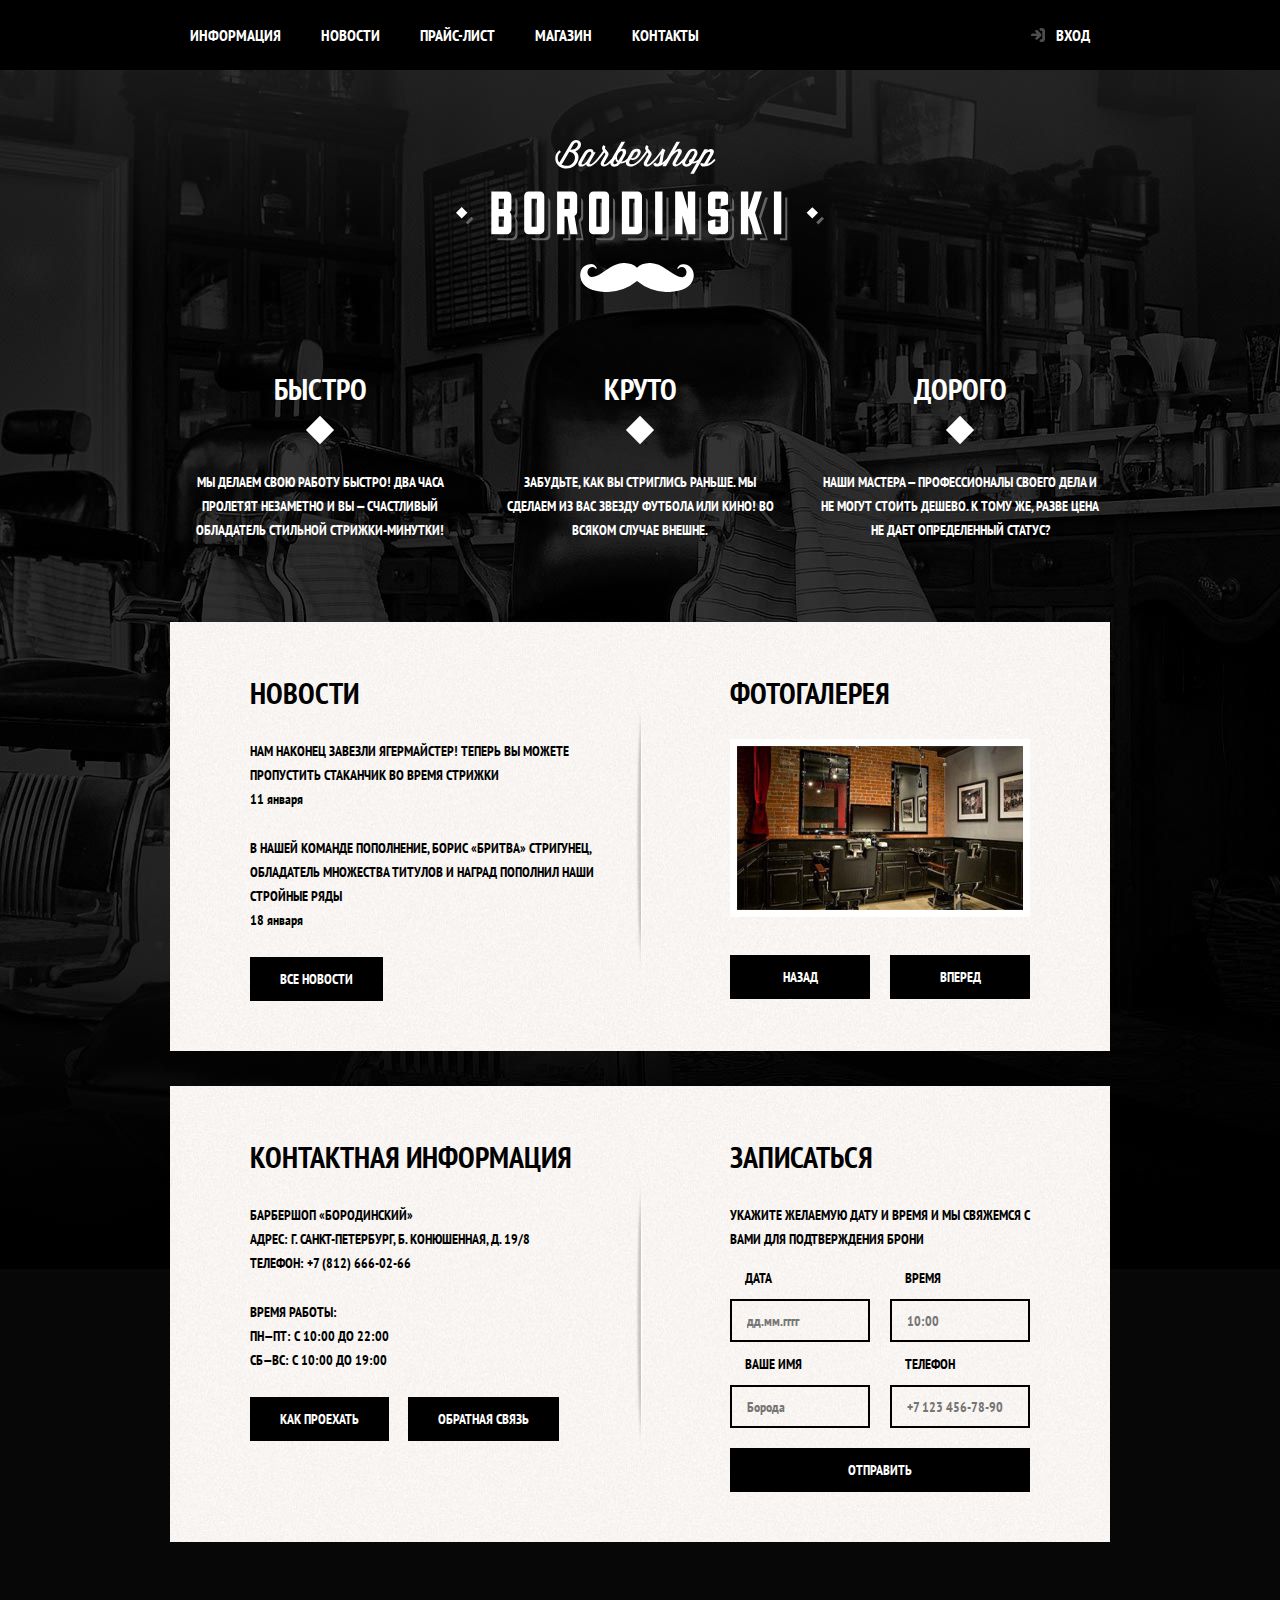
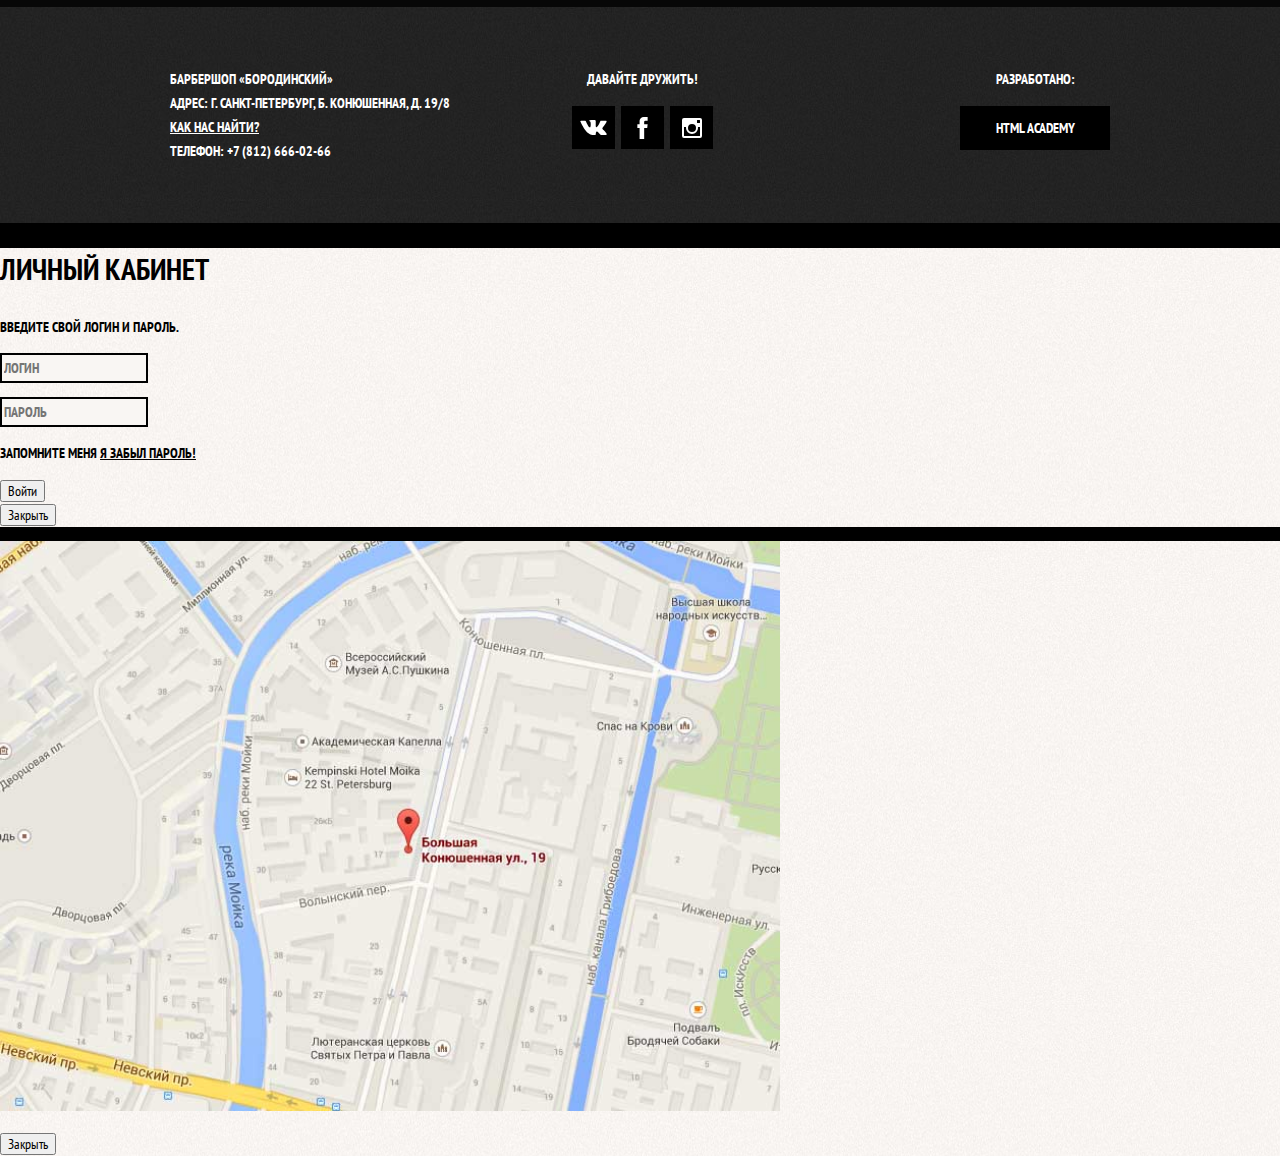
==== index.html @ 16e96f4e "Доработал позиционирование футера" ====
<!DOCTYPE html>
<html lang="ru">
  <head>
    <meta charset="utf-8">
    <title>Барбершоп «Бородинский»</title>
    <link href="https://fonts.googleapis.com/css?family=PT+Sans+Narrow:400,700&amp;subset=cyrillic" rel="stylesheet">
    <link href="css/normalize.css" rel="stylesheet">
    <link href="css/style.css" rel="stylesheet">
  </head>
  <body>

    <header class="main-header">
      <nav class="main-navigation">
        <a class="main-header-logo">
          <img src="img/index-logo.svg" width="368" height="153" alt="Логотип барбершопа «Бородинский»">
        </a>
        <div class="main-navigation-wrapper">
          <div class="container">
            <ul class="site-navigation">
              <li>
                <a href="info.html">Информация</a>
              </li>
              <li>
                <a href="news.html">Новости</a>
              </li>
              <li>
                <a href="price.html">Прайс-лист</a>
              </li>
              <li>
                <a href="catalog.html">Магазин</a>
              </li>
              <li>
                <a href="contacts.html">Контакты</a>
              </li>
            </ul>
            <ul class="user-navigation">
              <li>
                <a class="login-link" href="login.html">Вход</a>
              </li>
            </ul>
          </div>
        </div>
      </nav>
    </header>

    <main class="container">
      <h1 class="visually-hidden">Барбершоп «Бородинский»</h1>
      <section class="features">
        <h2 class="visually-hidden">Преимущества</h2>
        <ul class="features-list">
          <li class="feature-item">
            <h3>Быстро</h3>
            <p>Мы делаем свою работу быстро! Два часа пролетят незаметно и вы — счастливый обладатель стильной стрижки-минутки!</p>
          </li>
          <li class="feature-item">
            <h3>Круто</h3>
            <p>Забудьте, как вы стриглись раньше. Мы сделаем из вас звезду футбола или кино! Во всяком случае внешне.</p>
          </li>
          <li class="feature-item">
            <h3>Дорого</h3>
            <p>Наши мастера — профессионалы своего дела и не могут стоить дешево. К тому же, разве цена не дает определенный статус?</p>
          </li>
        </ul>
      </section>

      <div class="index-columns">
        <section class="news">
          <h2>Новости</h2>
          <ul class="news-list">
            <li class="news-item">
              <p>Нам наконец завезли Ягермайстер! Теперь вы можете пропустить стаканчик во время стрижки</p>
              <time datetime="2016-01-11">11 января</time>
            </li>
            <li class="news-item">
              <p>В нашей команде пополнение, Борис «Бритва» Стригунец, обладатель множества титулов и наград пополнил наши стройные ряды</p>
              <time datetime="2016-01-18">18 января</time>
            </li>
          </ul>
          <a class="button" href="news.html">Все новости</a>
        </section>

        <section class="gallery">
          <h2>Фотогалерея</h2>
          <div class="gallery-container">
            <figure class="gallery-content">
              <a href="#"><img src="img/studio.jpg" width="286" height="164" alt="Интерьер"></a>
            </figure>
            <button class="button gallery-button gallery-button-back">Назад</button>
            <button class="button gallery-button gallery-button-next">Вперед</button>
          </div>
        </section>
      </div>

      <div class="index-columns">
        <section class="contacts">
          <h2>Контактная информация</h2>
          <p>
            Барбершоп «Бородинский»<br>
            Адрес: г. Санкт-Петербург, Б. Конюшенная, д. 19/8<br>
            Телефон: +7 (812) 666-02-66
          </p>
          <p>
            Время работы:<br>
            пн—пт: с 10:00 до 22:00<br>
            сб—вс: с 10:00 до 19:00
          </p>
          <a class="button" href="map.html">Как проехать</a>
          <a class="button" href="contacts.html">Обратная связь</a>
        </section>

        <section class="appointment">
          <h2>Записаться</h2>
          <p class="appointment-info">Укажите желаемую дату и время и мы свяжемся с вами для подтверждения брони</p>
          <form class="appointment-form" action="https://echo.htmlacademy.ru" method="post">
            <p class="appointment-item">
              <label for="appointment-date">Дата</label>
              <input id="appointment-date" type="text" name="date" value="" placeholder="дд.мм.гггг">
            </p>
            <p class="appointment-item">
              <label for="appointment-time">Время</label>
              <input id="appointment-time" type="text" name="time" value="" placeholder="10:00">
            </p>
            <p class="appointment-item">
              <label for="appointment-name">Ваше имя</label>
              <input id="appointment-name" type="text" name="name" value="" placeholder="Борода">
            </p>
            <p class="appointment-item">
              <label for="appointment-phone">Телефон</label>
              <input id="appointment-phone" type="tel" name="phone" value="" placeholder="+7 123 456-78-90">
            </p>
            <button class="button" type="submit">Отправить</button>
          </form>
        </section>
      </div>
    </main>

    <footer class="main-footer">
      <div class="container">
        <p class="footer-contacts">
          Барбершоп «Бородинский»<br>
          Адрес: г. Санкт-Петербург, Б. Конюшенная, д. 19/8<br>
          <a href="map.html">Как нас найти?</a><br>
          Телефон: +7 (812) 666-02-66
        </p>
        <div class="footer-social">
          <b>Давайте дружить!</b>
          <ul>
            <li>
              <a class="social-button vkontakte" href="#"><span class="visually-hidden">Вконтакте</span>
                <svg xmlns="http://www.w3.org/2000/svg" width="27" height="15" viewBox="0 0 26.14 14.91">
                  <path d="M26 13.47l-.09-.17a13.55 13.55 0 0 0-2.6-3q-.87-.83-1.1-1.12A1 1 0 0 1 22 8a10.27 10.27 0 0 1 1.22-1.78l.88-1.16q2.35-3.13 2-4L26 .94a.8.8 0 0 0-.4-.22 2.14 2.14 0 0 0-.87 0h-3.92a.51.51 0 0 0-.27 0h-.3a.6.6 0 0 0-.15.14.93.93 0 0 0-.14.24 22.22 22.22 0 0 1-1.46 3.06q-.5.84-.93 1.46a7 7 0 0 1-.71.91 4.94 4.94 0 0 1-.52.47q-.23.18-.35.15l-.23-.05a.9.9 0 0 1-.31-.33 1.49 1.49 0 0 1-.16-.53V1.6a3.14 3.14 0 0 0 0-.62 2.12 2.12 0 0 0-.14-.44.73.73 0 0 0-.28-.33 1.57 1.57 0 0 0-.46-.18A9 9 0 0 0 12.57 0a8.93 8.93 0 0 0-3.25.33 1.83 1.83 0 0 0-.52.41q-.25.3-.07.33a1.67 1.67 0 0 1 1.16.59l.08.16a2.6 2.6 0 0 1 .19.63 6.32 6.32 0 0 1 .12 1 10.59 10.59 0 0 1 0 1.7q-.07.71-.13 1.1a2.21 2.21 0 0 1-.18.64 2.69 2.69 0 0 1-.16.3l-.07.07a1 1 0 0 1-.37.07.86.86 0 0 1-.46-.19 3.27 3.27 0 0 1-.56-.52 7 7 0 0 1-.66-.93q-.37-.6-.76-1.42l-.22-.39q-.2-.38-.56-1.11t-.62-1.43A.9.9 0 0 0 5.2.9h-.07a.93.93 0 0 0-.22-.16A1.44 1.44 0 0 0 4.6.65L.87.68A1 1 0 0 0 .1.94L0 1a.44.44 0 0 0 0 .22 1.08 1.08 0 0 0 .08.37Q.9 3.53 1.86 5.31t1.66 2.87Q4.23 9.27 5 10.24t1 1.24l.37.41.34.33a8.06 8.06 0 0 0 1 .78 16.34 16.34 0 0 0 1.4.9 7.6 7.6 0 0 0 1.79.72 6.19 6.19 0 0 0 2 .22h1.57a1.08 1.08 0 0 0 .72-.3l.05-.07a.9.9 0 0 0 .1-.25 1.38 1.38 0 0 0 0-.37 4.48 4.48 0 0 1 .09-1.05 2.77 2.77 0 0 1 .23-.71 1.74 1.74 0 0 1 .29-.4 1.19 1.19 0 0 1 .23-.2h.11a.86.86 0 0 1 .77.21 4.52 4.52 0 0 1 .83.79q.39.47.93 1.05a6.41 6.41 0 0 0 1 .87l.27.16a3.31 3.31 0 0 0 .71.3 1.53 1.53 0 0 0 .76.07l3.48-.05a1.58 1.58 0 0 0 .8-.17.68.68 0 0 0 .34-.37 1.06 1.06 0 0 0 0-.46 1.71 1.71 0 0 0-.1-.36z" fill="#fff">
                  </path>
                </svg>
              </a>
            </li>
            <li>
              <a class="social-button" href="#"><span class="visually-hidden">Фейсбук</span>
                <svg xmlns="http://www.w3.org/2000/svg" width="19" height="22" viewBox="0 0 10.15 21.74">
                  <path d="M3.34 1.12A4.77 4.77 0 0 1 6.53 0h3.61v3.81H7.81a1.07 1.07 0 0 0-1.09.83v2.55h3.42c-.08 1.23-.24 2.45-.41 3.67h-3v10.87H2.21V10.86H0V7.21h2.19V3.66a3.83 3.83 0 0 1 1.15-2.54z" fill="#fff">
                  </path>
                </svg>
              </a>
            </li>
            <li>
              <a class="social-button" href="#"><span class="visually-hidden">Инстаграм</span>
                <svg xmlns="http://www.w3.org/2000/svg" width="20" height="20" viewBox="0 0 20 20">
                  <path d="M18 0H2a2 2 0 0 0-2 2v16a2 2 0 0 0 2 2h16a2 2 0 0 0 2-2V2a2 2 0 0 0-2-2zm-8 6a4 4 0 1 1-4 4 4 4 0 0 1 4-4zM2.5 18a.47.47 0 0 1-.5-.5V9h2.1a3.4 3.4 0 0 0-.1 1 6 6 0 1 0 12 0 3.4 3.4 0 0 0-.1-1H18v8.5a.47.47 0 0 1-.5.5zM18 4.5a.47.47 0 0 1-.5.5h-2a.47.47 0 0 1-.5-.5v-2a.47.47 0 0 1 .5-.5h2a.47.47 0 0 1 .5.5z" fill="#fff">
                  </path>
                </svg>
              </a>
            </li>
          </ul>
        </div>
        <p class="footer-copyright">
          <b>Разработано:</b>
          <a class="button" href="https://htmlacademy.ru">HTML Academy</a>
        </p>
      </div>
    </footer>

    <section class="modal modal-login">
      <h2>Личный кабинет</h2>
      <p>Введите свой логин и пароль.</p>
      <form class="login-form" action="https://echo.htmlacademy.ru" method="post">
        <p>
          <label class="visually-hidden" for="user-login">Логин</label>
          <input class="login-icon-user" id="user-login" type="text" name="login" placeholder="Логин">
        </p>
        <p>
          <label class="visually-hidden" for="user-password">Пароль</label>
          <input class="login-icon-password" id="user-password" type="password" name="password" placeholder="Пароль">
        </p>
        <p class="login-password-info">
          <label class="login-checkbox">
            <input class="visually-hidden" type="checkbox" name="remember">
            <span class="checkbox-indicator"></span>
            Запомните меня
          </label>
          <a class="restore" href="#">Я забыл пароль!</a>
        </p>
        <button class="submit" type="submit">Войти</button>
      </form>
      <button class="modal-close" type="button">Закрыть</button>
    </section>

    <section class="modal modal-map">
      <h2 class="visually-hidden">Как до нас добраться</h2>
      <p>
        <img src="img/map.jpg" width="780" height="560" alt="Офис компании по адресу ул.Большая Конюшенная 19/8, Санкт-Петербург">
      </p>
      <button class="modal-close" type="button">Закрыть</button>
    </section>

  </body>
</html>
---- css/style.css ----
body {
  margin: 0;
  padding: 0;

  font-family: "PT Sans Narrow", Arial, sans-serif;
  font-size: 14px;
  line-height: 24px;
  font-weight: 700;
  color: #ffffff;
  text-transform: uppercase;

  background-color: #000000;
  background-image: url("../img/bg.jpg");
  background-position: top center;
  background-repeat: no-repeat;
}

a {
  text-decoration: none;
}

img {
  max-width: 100%;
  height: auto;
}

.visually-hidden:not(:focus):not(:active),
input[type="checkbox"].visually-hidden,
input[type="radio"].visually-hidden {
  position: absolute;

  width: 1px;
  height: 1px;
  margin: -1px;
  border: 0;
  padding: 0;

  white-space: nowrap;

  clip-path: inset(100%);
  clip: rect(0 0 0 0);
  overflow: hidden;
}

.inner-page {
  color: #000000;
  background-color: #f9f6f3;
  background-image: url("../img/pattern-light.jpg");
  background-position: 0 0;
  background-repeat: repeat;
}

.button {
  display: inline-block;
  margin-right: 16px;
  padding: 10px 30px;

  font: inherit;
  text-align: center;
  color: #ffffff;
  vertical-align: middle;
  text-transform: uppercase;

  background-color: #000000;
  border: none;
}

.button:hover,
.button:focus,
.button:active {
  background-color: #663d15;
}

.button.disabled,
.button:disabled {
  cursor: default;
  opacity: 0.5;
  background-color: #000000;
}

.main-header {
  margin-bottom: 75px;
}

.inner-page .main-header {
  margin-bottom: 50px;

  background-color: #000000;
}

.main-navigation {
  display: flex;
  flex-direction: column;
  align-items: center;
  font-size: 16px;
  line-height: 20px;
  color: #ffffff;
}

.inner-page .main-navigation {
  align-items: flex-start;
  flex-direction: row;
}

.main-header-logo {
  order: 2;
  width: 368px;
  height: 153px;
}

.inner-page .main-header-logo {
  order: 0;

  width: 111px;
  height: 24px;
  padding: 23px 20px;
}

.main-navigation-wrapper {
  width: 100%;
  margin-bottom: 70px;
  background-color: #000000;
}

.main-navigation-wrapper .container {
  display: flex;
  justify-content: space-between;
}

.site-navigation {
  display: flex;
  flex-wrap: wrap;

  width: 620px;
  margin: 0;
  padding: 0;

  list-style: none;
}

.user-navigation {
  display: flex;

  max-width: 140px;
  margin: 0;
  padding: 0;

  list-style: none;
}

.inner-page .user-navigation {
  margin-left: auto;
}

.site-navigation a,
.user-navigation a {
  display: block;
  padding: 25px 20px;
  vertical-align: middle;
  color: #ffffff;
}

.site-navigation a:hover,
.site-navigation a:focus,
.user-navigation a:hover,
.user-navigation a:focus {
  background-color: #242424;
}

.user-navigation .login-link {
  position: relative;
  padding-left: 50px;
}

.login-link::before {
  content: "";
  position: absolute;
  top: 27px;
  left: 24px;

  width: 16px;
  height: 18px;

  background-image: url("../img/login.svg");
  background-repeat: no-repeat;
  background-position: 0 0;
  opacity: 0.3
}

.login-link:hover:before,
.login-link:focus:before,
.login-link:active:before {
  opacity: 1;
}

.container {
  width: 940px;
  margin: 0 auto;
  padding: 0 10px;
}

.features {
  margin-bottom: 80px;
}

.features-list {
  display: flex;
  justify-content: space-between;
  margin: 0;
  padding: 0;

  list-style: none;
}

.feature-item {
  width: 300px;
  text-align: center;
}

.feature-item h3 {
  position: relative;

  margin: 0;
  margin-bottom: 60px;

  font-size: 30px;
  line-height: 42px;
}

.feature-item h3:after {
  content: "";

  position: absolute;
  bottom: -30px;
  left: 50%;

  width: 20px;
  height: 20px;
  margin-left: -10px;

  background-color: #ffffff;

  transform: rotate(-45deg);
}

.feature-item p {
  margin: 0 10px;
}

.index-columns {
  display: flex;
  justify-content: space-between;
  margin-bottom: 35px;
  padding: 50px 80px;

  color: #000000;
  background-color: #f8f5f2;
  background-image:
    url("../img/line.png"),
    url("../img/pattern-light.jpg");
  background-position: center, 0 0;
  background-repeat: no-repeat, repeat;
}

.index-columns h2 {
  margin: 0;
  margin-bottom: 25px;

  font-size: 30px;
  line-height: 42px;
}

.news,
.contacts {
  width: 380px;
}

.news-list {
  margin: 0;
  margin-bottom: 25px;
  padding: 0;

  list-style: none;
}

.news-item {
  margin-bottom: 25px;
}

.news-item p {
  margin: 0;
}

.news-item time {
  text-transform: none;
}

.gallery,
.appointment {
  width: 300px;
}

.gallery-container {
  position: relative;
  height: 260px;
}

.gallery-content {
  height: 164px;
  margin: 0;

  background-color: #cccccc;
  border: 7px solid #ffffff;
}

.gallery-content img {
  width: 286px;
  height: 164px;
}

.gallery-button {
  box-sizing: border-box;
  position: absolute;
  bottom: 0;

  width: 140px;
  margin: 0;
}

.gallery-button-back {
  left: 0;
}

.gallery-button-next {
  right: 0;
}

.contacts p {
  margin: 0;
  margin-bottom: 25px;
}

.appointment-info {
  margin: 0;
  margin-bottom: 15px;
}

.appointment-form {
  display: flex;
  flex-wrap: wrap;
  justify-content: space-between;
}

.appointment-item {
  width: 140px;
  margin: 0;
  margin-bottom: 10px;
}

.appointment-item label {
  display: block;
  margin-bottom: 9px;
  margin-left: 15px;
}

.appointment-item input {
  box-sizing: border-box;
  width: 140px;
  padding: 8px 15px 7px 15px;

  font: inherit;

  background-color: transparent;
  border: 2px solid #000000;
}

.appointment .button {
  width: 100%;
  margin-top: 10px;
  margin-right: 0;
}

.appointment-item input:focus {
  border-color: #663d15;
}

.page-title {
  margin: 0;
  margin-bottom: 15px;
  padding: 0;

  font-size: 30px;
  line-height: 42px;
}

.breadcrumbs {
  margin: 0;
  margin-bottom: 50px;
  padding: 0;
  list-style: none;
}

.breadcrumbs a {
  color: #000000;
}

.breadcrumbs a:hover,
.breadcrumbs a:focus {
  text-decoration: underline;
}

.breadcrumbs-current {
  color: #aba9a7;
}

.catalog-columns {
  display: flex;
  justify-content: space-between;
}

.filters {
  width: 180px;
}

.filter fieldset {
  border: none;
}

.filter legend {
  font-size: 24px;
  line-height: 30px;
}

.filter ul {
  list-style: none;
  line-height: 18px;
}

.filter-input:hover + label,
.filter-input:focus + label {
  color: #663d15;
}

.filter-input:disabled + label {
  color: #000000;
  opacity: 0.5;
}

.catalog {
  width: 700px;
}

.catalog-list {
  display: flex;
  flex-wrap: wrap;
  padding: 0;
  margin: 0;
  margin-bottom: 25px;

  list-style: none;
}

.catalog-item {
  width: 220px;
  margin-bottom: 20px;
  margin-right: 20px;

  background-color: #f8f8f8;
  box-shadow: 0 0 10px rgba(0, 0, 0, 0.1);
}

.catalog-item:nth-child(3n) {
  margin-right: 0;
}

.catalog-item:hover {
  box-shadow: 0 0 10px rgba(0, 0, 0, 0.2);
}

.catalog-item a {
  color: #000000;
}

.catalog-item h3 {
  font-size: 14px;
  line-height: 18px;
}

.catalog-category {
  text-transform: none;
}

.catalog-item-price b {
  font-size: 14px;
  line-height: 20px;
  text-align: center;
  background-color: #e5e5e5;
}

.catalog-item-price .button {
  line-height: 20px;
  color: #ffffff;
}

.pagination-list {
  margin: 0;
  padding: 0;

  list-style: none;
}

.pagination-item a {
  color: #ffffff;
  background-color: #000000;
}

.pagination-item a:hover,
.pagination-item a:focus,
.pagination-item a:active {
  background-color: #663d15;
}

.pagination-item-current a {
  color: #000000;
  background-color: #ffffff;
}

.pagination-item-current a:hover,
.pagination-item-current a:focus,
.pagination-item-current a:active {
  color: #000000;
  background-color: #ffffff;
}

.product-photos {
  width: 460px;
}

.product-photo-preview {
  list-style: none;
}

.product-photo-preview li {
  box-shadow:  0 0 10px 2px rgba(0, 0, 0, 0.1);
}

.product-photo-full {
  box-shadow:  0 0 10px 2px rgba(0, 0, 0, 0.1);
}

.product-info {
  width: 390px;
}

.product-article {
  text-align: right;
  color: #aeaeae;
}

.product-price b {
  line-height: 20px;
  text-align: center;
  background-color: #e5e5e5;
}

.product-info h3 {
  font-size: 24px;
  line-height: 30px;
}

.product-info ul {
  list-style: none;
}

.main-footer {
  margin-top: 65px;
  padding: 60px 0;

  color: #ffffff;
  background-color: #212121;
  background-image: url("../img/pattern-dark.jpg");
  background-position: 0 0;
  background-repeat: repeat;
}

.inner-page .main-footer {
  margin-top: 45px;
}

.main-footer .container {
  display: flex;
}

.footer-contacts {
  width: 320px;
  margin: 0;
  padding-right: 80px;
}

.footer-contacts a {
  color: #ffffff;
  text-decoration: underline;
}

.footer-contacts a:hover,
.footer-contacts a:focus {
  text-decoration: none;
}

.footer-social {
  width: 145px;
  text-align: center;
}

.footer-social ul {
  display: flex;
  flex-wrap: wrap;
  justify-content: space-between;

  width: 141px;
  margin: 0 auto;
  padding: 0;

  list-style: none;

}

.footer-social b {
  display: block;
  margin-bottom: 15px;
}

.social-button {
  display: flex;
  align-items: center;
  justify-content: center;

  width: 43px;
  height: 43px;

  background-color: #000000;
}

.social-button:hover,
.social-button:focus {
  background-color: #ffffff;
}

.social-button:hover path,
.social-button:focus path {
  fill: #000000;
}

.footer-copyright {
  width: 150px;
  margin: 0;
  margin-left: auto;
  text-align: center;
}

.footer-copyright b {
  display: block;
  margin-bottom: 15px;
}

.footer-copyright .button {
  display: block;
  margin-right: 0;
}

.footer-copyright .button:hover,
.footer-copyright .button:focus {
  color: #000000;
  background-color: #ffffff;
}

.modal {
  color: #000000;
  background-color: #f8f3f0;
  background-image: url("../img/pattern-light.jpg");
  background-position: 0 0;
  background-repeat: repeat;
}

.modal h2 {
  font-size: 30px;
  line-height: 42px;
}

.login-form input[type="text"],
.login-form input[type="password"] {
  font: inherit;
  color: #000000;
  text-transform: uppercase;
  background-color: #f9f6f3;
  border: 2px solid #000000;
}

.login-form input:focus {
  border-color: #663d15;
}

.login-checkbox:hover,
.login-checkbox:focus {
  color: #663d15;
}

.restore {
  color: #000000;
  text-decoration: underline;
}

.restore:hover,
.restore:focus {
  text-decoration: none;
}
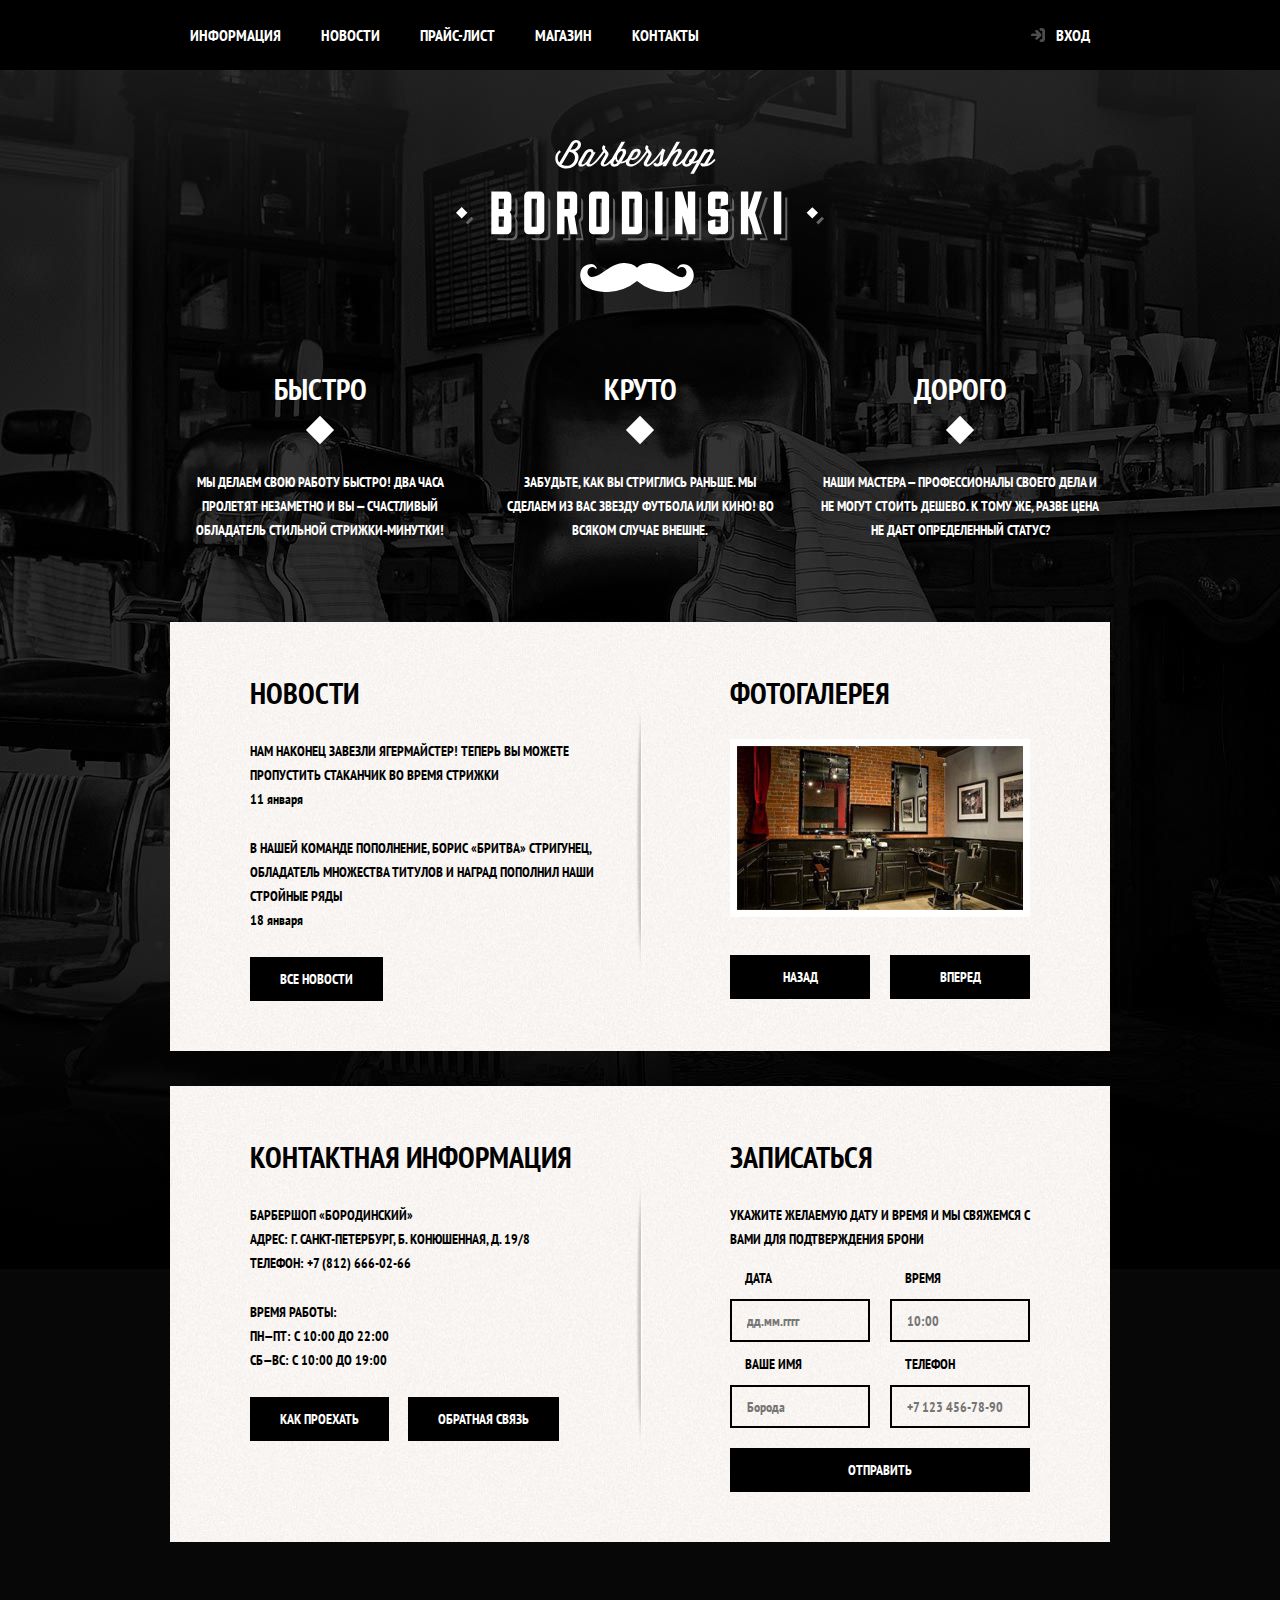
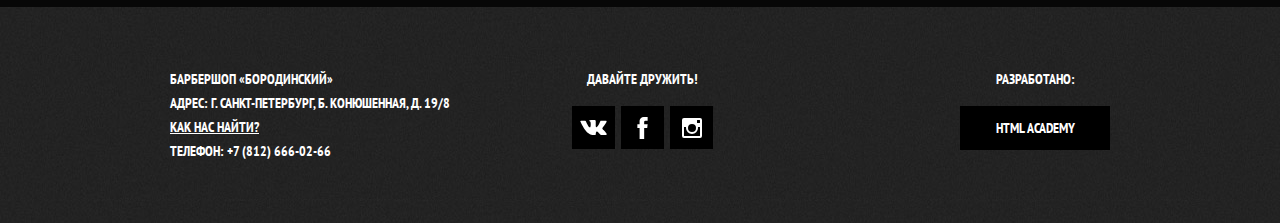
==== commit 6d007cf2: "Доработал стилизацию модальных окон логина и карты" ====
--- a/index.html
+++ b/index.html
@@ -180,7 +180,7 @@
 
     <section class="modal modal-login">
       <h2>Личный кабинет</h2>
-      <p>Введите свой логин и пароль.</p>
+      <p class="modal-description">Введите пожалуйста свой логин и пароль.</p>
       <form class="login-form" action="https://echo.htmlacademy.ru" method="post">
         <p>
           <label class="visually-hidden" for="user-login">Логин</label>
@@ -190,7 +190,7 @@
           <label class="visually-hidden" for="user-password">Пароль</label>
           <input class="login-icon-password" id="user-password" type="password" name="password" placeholder="Пароль">
         </p>
-        <p class="login-password-info">
+        <p class="login-help">
           <label class="login-checkbox">
             <input class="visually-hidden" type="checkbox" name="remember">
             <span class="checkbox-indicator"></span>
@@ -198,7 +198,7 @@
           </label>
           <a class="restore" href="#">Я забыл пароль!</a>
         </p>
-        <button class="submit" type="submit">Войти</button>
+        <button class="button" type="submit">Войти</button>
       </form>
       <button class="modal-close" type="button">Закрыть</button>
     </section>
--- a/css/style.css
+++ b/css/style.css
@@ -1,4 +1,5 @@
 body {
+  min-width: 960px;
   margin: 0;
   padding: 0;
 
@@ -394,10 +395,38 @@
 }
 
 .breadcrumbs {
+  display: flex;
+  justify-content: flex-start;
+  flex-wrap: wrap;
   margin: 0;
   margin-bottom: 50px;
   padding: 0;
+
   list-style: none;
+}
+
+.breadcrumbs li {
+  position: relative;
+  margin-right: 42px;
+}
+
+.breadcrumbs li:last-child {
+  margin-right: 0;
+}
+
+.breadcrumbs li::after {
+  content: "";
+
+  position: absolute;
+  top: 7px;
+  right: -25px;
+
+  width: 8px;
+  height: 8px;
+
+  background-color: #000000;
+
+  transform: rotate(45deg);
 }
 
 .breadcrumbs a {
@@ -413,6 +442,10 @@
   color: #aba9a7;
 }
 
+.breadcrumbs-current::after {
+  display: none;
+}
+
 .catalog-columns {
   display: flex;
   justify-content: space-between;
@@ -423,17 +456,41 @@
 }
 
 .filter fieldset {
+  margin: 0;
+  margin-bottom: 30px;
+  padding: 0;
+
   border: none;
 }
 
+.filter fieldset:first-child {
+  margin-bottom: 35px;
+}
+
 .filter legend {
+  margin-bottom: 26px;
   font-size: 24px;
   line-height: 30px;
 }
 
 .filter ul {
+  margin: 0;
+  padding: 0;
+
   list-style: none;
   line-height: 18px;
+}
+
+.filter-option {
+  margin-bottom: 19px;
+  padding-left: 45px;
+}
+
+.filter-option label {
+  position: relative;
+  display: block;
+  cursor: pointer;
+  user-select: none;
 }
 
 .filter-input:hover + label,
@@ -441,9 +498,61 @@
   color: #663d15;
 }
 
+.filter-input-checkbox + label::before {
+  content: "";
+  position: absolute;
+  left: -42px;
+  top: 0;
+
+  width: 16px;
+  height: 16px;
+
+  border: 2px solid #000000;
+}
+
+.filter-input-checkbox + label::after {
+  content: "";
+  position: absolute;
+  top: 4px;
+  left: -38px;
+
+  width: 12px;
+  height: 12px;
+  background-image: url("../img/cross.svg");
+  background-repeat: no-repeat;
+  background-position: 0 0;
+}
+
+.filter-input-radio + label::before {
+  content: "";
+  position: absolute;
+  left: -42px;
+  top: -1px;
+
+  width: 16px;
+  height: 16px;
+
+  border: 2px solid #000000;
+  border-radius: 50%;
+}
+
 .filter-input:disabled + label {
   color: #000000;
   opacity: 0.5;
+}
+
+.filter-input-radio:checked + label::after {
+  content: "";
+
+  position: absolute;
+  top: 5px;
+  left: -36px;
+
+  width: 8px;
+  height: 8px;
+
+  background-color: #000000;
+  border-radius: 50%;
 }
 
 .catalog {
@@ -478,19 +587,39 @@
 }
 
 .catalog-item a {
+  display: flex;
+  flex-direction: column;
   color: #000000;
 }
 
 .catalog-item h3 {
+  order: 1;
+  margin: 17px 15px 12px 16px;
   font-size: 14px;
   line-height: 18px;
 }
 
 .catalog-category {
+  display: block;
   text-transform: none;
 }
 
+.catalog-item-image {
+  width: 220px;
+  height: 165px;
+  margin: 0;
+}
+
+.catalog-item-price {
+  display: flex;
+  margin: 15px;
+  margin-top: 0;
+}
+
 .catalog-item-price b {
+  width: 122px;
+  padding: 13px 25px 11px;
+
   font-size: 14px;
   line-height: 20px;
   text-align: center;
@@ -498,18 +627,35 @@
 }
 
 .catalog-item-price .button {
+  width: 50px;
+  padding: 13px 18px 11px;
+  margin-right: 0;
+
   line-height: 20px;
   color: #ffffff;
 }
 
 .pagination-list {
+  display: flex;
+  flex-wrap: wrap;
+
   margin: 0;
   padding: 0;
 
   list-style: none;
 }
 
+.pagination-item {
+  margin-right: 5px;
+}
+
+.pagination-item:last-child {
+  margin-right: 0;
+}
+
 .pagination-item a {
+  display: block;
+  padding: 10px 19px;
   color: #ffffff;
   background-color: #000000;
 }
@@ -536,20 +682,89 @@
   width: 460px;
 }
 
+.product-photo-full {
+  width: 460px;
+  height: 498px;
+  margin: 0;
+  margin-bottom: 20px;
+  box-shadow:  0 0 10px 2px rgba(0, 0, 0, 0.1);
+}
+
 .product-photo-preview {
+  display: flex;
+  padding: 0;
+  margin: 0;
+
   list-style: none;
 }
 
 .product-photo-preview li {
+  width: 140px;
+  height: 149px;
+  margin-right: 20px;
+
   box-shadow:  0 0 10px 2px rgba(0, 0, 0, 0.1);
 }
 
-.product-photo-full {
-  box-shadow:  0 0 10px 2px rgba(0, 0, 0, 0.1);
+.product-photo-preview li:nth-child(3n) {
+  margin-right: 0;
 }
 
 .product-info {
   width: 390px;
+  padding-top: 23px;
+}
+
+.product-info p {
+  margin: 0;
+}
+
+.product-info h3 {
+  margin: 0;
+  margin-bottom: 27px;
+
+  font-size: 24px;
+  line-height: 30px;
+}
+
+.product-info ul {
+  margin: 0;
+  padding: 0;
+  list-style: none;
+}
+
+.product-info li {
+  position: relative;
+  padding-left: 23px;
+}
+
+.product-info li::before {
+  content: "";
+  position: absolute;
+  top: 7px;
+  left: 2px;
+
+  width: 8px;
+  height: 8px;
+
+  background-color: #000000;
+
+  transform: rotate(45deg);
+}
+
+.product-info .product-text {
+  margin-bottom: 35px;
+}
+
+.product-description {
+  display: flex;
+  justify-content: space-between;
+  margin-bottom: 29px;
+  padding-right: 10px;
+}
+
+.product-description p {
+  width: 200px;
 }
 
 .product-article {
@@ -558,18 +773,25 @@
 }
 
 .product-price b {
+  width: 112px;
+  padding: 13px 36px 11px 36px;
+
   line-height: 20px;
   text-align: center;
+
   background-color: #e5e5e5;
-}
-
-.product-info h3 {
-  font-size: 24px;
-  line-height: 30px;
-}
-
-.product-info ul {
-  list-style: none;
+
+  box-sizing: border-box;
+}
+
+.product-info .product-price {
+  display: flex;
+  margin-bottom: 63px;
+}
+
+.product-price .button {
+  padding-left: 17px;
+  padding-right: 17px;
 }
 
 .main-footer {
@@ -675,29 +897,123 @@
 }
 
 .modal {
+  display: none;
+  position: fixed;
+
   color: #000000;
+
   background-color: #f8f3f0;
   background-image: url("../img/pattern-light.jpg");
   background-position: 0 0;
   background-repeat: repeat;
-}
-
-.modal h2 {
+  box-shadow: 0 30px 50px rgba(0, 0, 0, 0.7);
+}
+
+.modal-login {
+  top: 120px;
+  left: 50%;
+
+  width: 300px;
+  margin-left: -230px;
+  padding: 50px 80px;
+}
+
+.modal-close {
+  position: absolute;
+  top: 0;
+  right: -34px;
+
+  width: 22px;
+  height: 22px;
+
+  font-size: 0;
+
+  background-color: transparent;
+  border: 0;
+  cursor: pointer;
+}
+
+.modal-close::before,
+.modal-close::after {
+  content: "";
+
+  position: absolute;
+  top: 10px;
+  left: 2px;
+
+  width: 19px;
+  height: 3px;
+
+  background-color: #d0d0d0;
+}
+
+.modal-close::before {
+  transform: rotate(45deg);
+}
+
+.modal-close::after {
+  transform: rotate(-45deg);
+}
+
+.modal-login h2 {
+  margin: 0;
+  margin-bottom: 20px;
   font-size: 30px;
   line-height: 42px;
 }
 
+.modal-description {
+  margin: 0;
+  margin-bottom: 10px;
+}
+
+.login-form p {
+  margin: 0;
+  margin-bottom: 10px;
+}
+
 .login-form input[type="text"],
 .login-form input[type="password"] {
+  box-sizing: border-box;
+  width: 300px;
+  padding: 10px 15px;
+  padding-right: 40px;
+
   font: inherit;
   color: #000000;
   text-transform: uppercase;
+
   background-color: #f9f6f3;
   border: 2px solid #000000;
 }
 
 .login-form input:focus {
   border-color: #663d15;
+}
+
+.login-form .login-help {
+  display: flex;
+  flex-wrap: wrap;
+  justify-content: space-between;
+  margin: 15px 0;
+}
+
+.login-icon-user {
+  background-image: url("../img/user.svg");
+  background-position: 270px center;
+  background-repeat: no-repeat;
+}
+
+.login-icon-password {
+  background-image: url("../img/lock.svg");
+  background-position: 270px center;
+  background-repeat: no-repeat;
+}
+
+.login-checkbox {
+  position: relative;
+  padding-left: 30px;
+  cursor: pointer;
 }
 
 .login-checkbox:hover,
@@ -705,6 +1021,43 @@
   color: #663d15;
 }
 
+.login-checkbox input[type="checkbox"] + .checkbox-indicator {
+  position: absolute;
+  top: 0;
+  left: 0;
+
+  width: 17px;
+  height: 17px;
+  border: 2px solid #000000;
+}
+
+.login-checkbox input[type="checkbox"]:focus + .checkbox-indicator {
+  border-color: #663d15;
+  outline: thin dotted;
+  outline: 2px auto -webkit-focus-ring-color;
+}
+
+.login-checkbox input[type="checkbox"]:checked + .checkbox-indicator::before,
+.login-checkbox input[type="checkbox"]:checked + .checkbox-indicator::after {
+  content: "";
+  position: absolute;
+  top: 8px;
+  left: 1px;
+
+  width: 15px;
+  height: 2px;
+
+  background-color: #000000;
+}
+
+.login-checkbox input[type="checkbox"]:checked + .checkbox-indicator::before {
+  transform: rotate(45deg);
+}
+
+.login-checkbox input[type="checkbox"]:checked + .checkbox-indicator::after {
+  transform: rotate(-45deg);
+}
+
 .restore {
   color: #000000;
   text-decoration: underline;
@@ -714,3 +1067,24 @@
 .restore:focus {
   text-decoration: none;
 }
+
+.login-form .button {
+  width: 100%;
+  margin-right: 0;
+}
+
+.modal-map {
+  top: 50%;
+  left: 50%;
+
+  width: 766px;
+  height: 561px;
+  margin-top: -280px;
+  margin-left: -390px;
+
+  border: 7px solid white;
+}
+
+.modal-map p {
+  margin: 0;
+}
